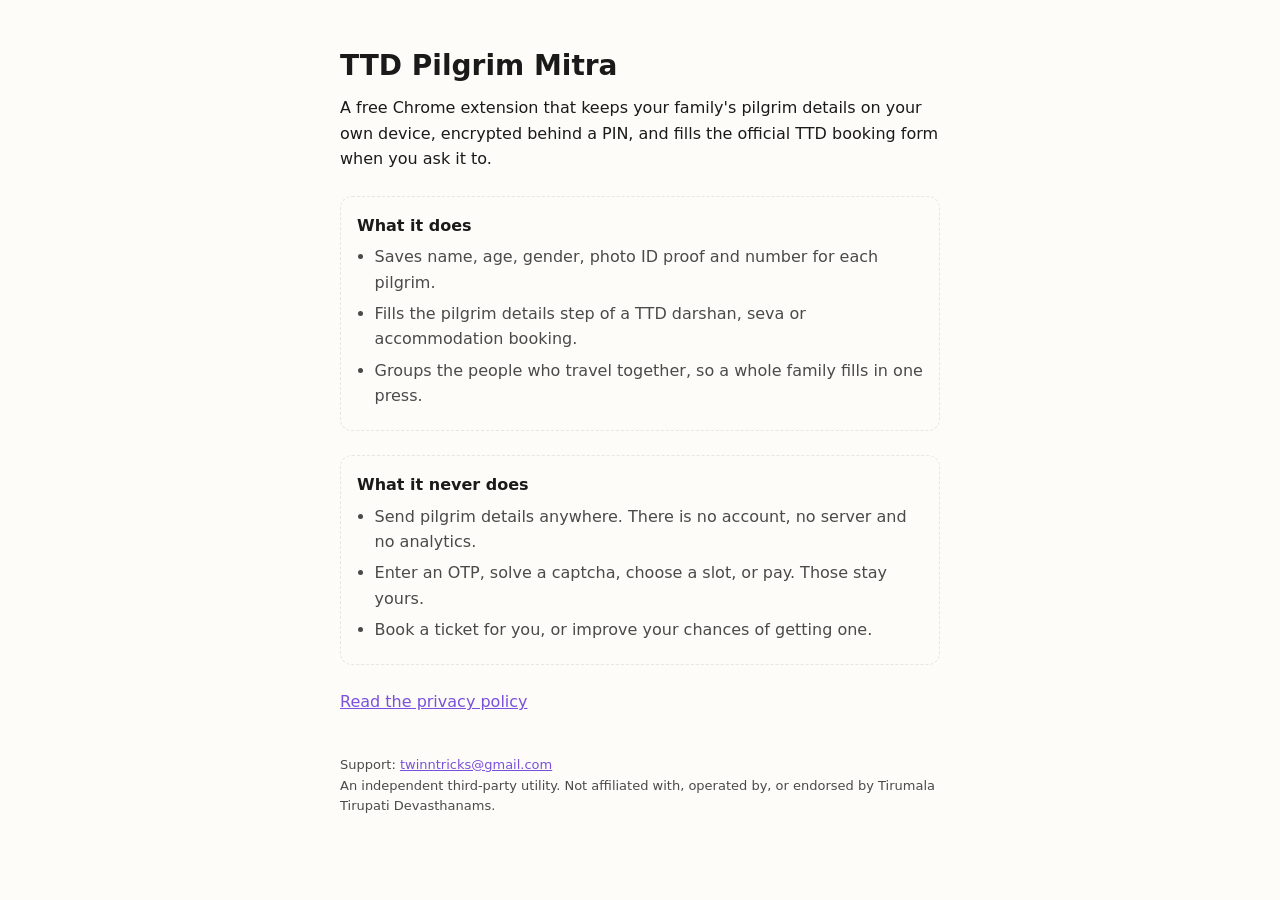
==== ttd-pilgrim-mitra/index.html @ e7f8449a "Publish TwinTricks pages, starting with TTD Pilgrim Mitra" ====
<!doctype html>
<html lang="en">
  <head>
    <meta charset="utf-8" />
    <meta name="viewport" content="width=device-width, initial-scale=1" />
    <title>TTD Pilgrim Mitra</title>
    <meta
      name="description"
      content="A free Chrome extension that saves pilgrim details on your own device, encrypted, and fills the official TTD booking form when you ask it to."
    />
    <link rel="stylesheet" href="style.css" />
  </head>
  <body>
    <main>
      <h1>TTD Pilgrim Mitra</h1>
      <p class="lede">
        A free Chrome extension that keeps your family's pilgrim details on your own device,
        encrypted behind a PIN, and fills the official TTD booking form when you ask it to.
      </p>

      <div class="card">
        <h2>What it does</h2>
        <ul>
          <li>Saves name, age, gender, photo ID proof and number for each pilgrim.</li>
          <li>Fills the pilgrim details step of a TTD darshan, seva or accommodation booking.</li>
          <li>Groups the people who travel together, so a whole family fills in one press.</li>
        </ul>
      </div>

      <div class="card">
        <h2>What it never does</h2>
        <ul>
          <li>Send pilgrim details anywhere. There is no account, no server and no analytics.</li>
          <li>Enter an OTP, solve a captcha, choose a slot, or pay. Those stay yours.</li>
          <li>Book a ticket for you, or improve your chances of getting one.</li>
        </ul>
      </div>

      <p><a href="privacy/">Read the privacy policy</a></p>

      <p class="footer">
        Support: <a href="mailto:twinntricks@gmail.com">twinntricks@gmail.com</a><br />
        An independent third-party utility. Not affiliated with, operated by, or endorsed by
        Tirumala Tirupati Devasthanams.
      </p>
    </main>
  </body>
</html>
---- ttd-pilgrim-mitra/style.css ----
:root {
  --background: #fdfcf8;
  --foreground: #1a1a1a;
  --muted: #4a4a4a;
  --primary: #7a50dc;
  --border: #e8e6e1;
}

@media (prefers-color-scheme: dark) {
  :root {
    --background: #141317;
    --foreground: #f5f4f2;
    --muted: #a8a5b0;
    --primary: #9a78e8;
    --border: #2c2a33;
  }
}

* {
  box-sizing: border-box;
}

body {
  margin: 0;
  background: var(--background);
  color: var(--foreground);
  font:
    16px/1.6 system-ui,
    -apple-system,
    "Segoe UI",
    sans-serif;
}

main {
  max-width: 40rem;
  margin: 0 auto;
  padding: 3rem 1.25rem 4rem;
}

h1 {
  font-size: 1.75rem;
  line-height: 1.25;
  margin: 0 0 0.75rem;
}

h2 {
  font-size: 1rem;
  margin: 2rem 0 0.35rem;
}

p {
  margin: 0 0 0.75rem;
  color: var(--muted);
}

a {
  color: var(--primary);
}

.crumb {
  margin-bottom: 1.5rem;
  font-size: 0.875rem;
}

.lede,
.summary {
  color: var(--foreground);
}

.summary {
  border: 1px dashed var(--border);
  border-radius: 12px;
  padding: 0.75rem 1rem;
}

.card {
  border: 1px dashed var(--border);
  border-radius: 12px;
  padding: 1rem;
  margin: 1.5rem 0;
}

.card h2 {
  margin-top: 0;
}

.card ul {
  margin: 0;
  padding-left: 1.1rem;
  color: var(--muted);
}

.card li {
  margin-bottom: 0.35rem;
}

.effective,
.footer {
  margin-top: 2.5rem;
  font-size: 0.8125rem;
}
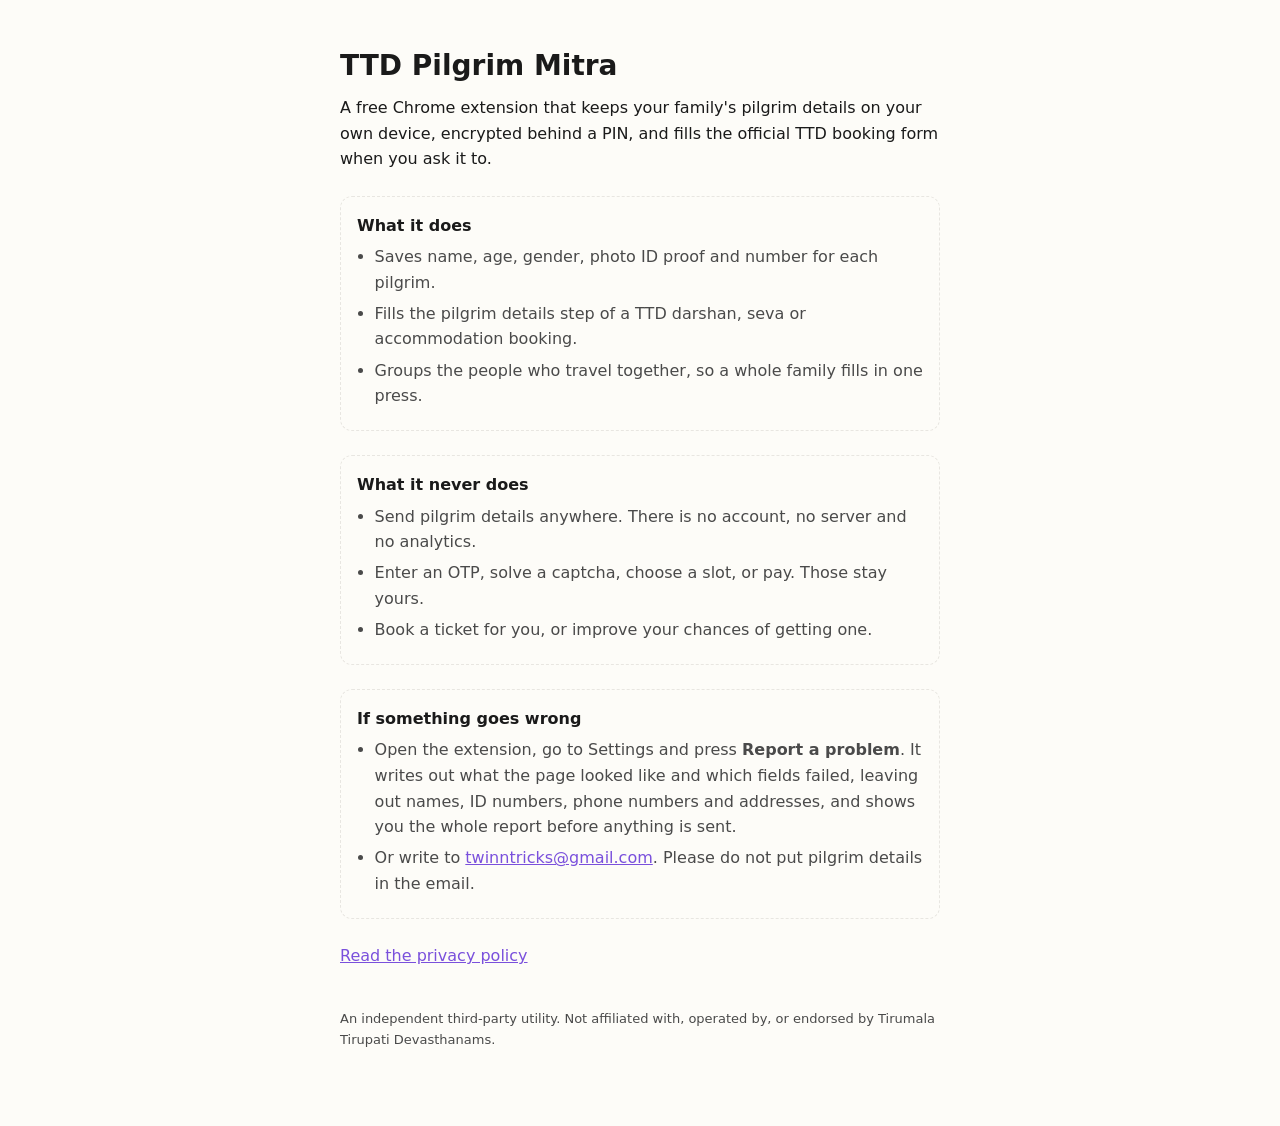
==== commit 1dcd9c47: "Publish ttd-pilgrim-mitra from 39ac1e0" ====
--- a/ttd-pilgrim-mitra/index.html
+++ b/ttd-pilgrim-mitra/index.html
@@ -36,10 +36,27 @@
         </ul>
       </div>
 
+      <!-- The store listing links here as the support page, so the anchor has to land on
+           something that answers "a field did not fill, now what". -->
+      <div class="card" id="support">
+        <h2>If something goes wrong</h2>
+        <ul>
+          <li>
+            Open the extension, go to Settings and press <strong>Report a problem</strong>. It
+            writes out what the page looked like and which fields failed, leaving out names, ID
+            numbers, phone numbers and addresses, and shows you the whole report before anything is
+            sent.
+          </li>
+          <li>
+            Or write to <a href="mailto:twinntricks@gmail.com">twinntricks@gmail.com</a>. Please do
+            not put pilgrim details in the email.
+          </li>
+        </ul>
+      </div>
+
       <p><a href="privacy/">Read the privacy policy</a></p>
 
       <p class="footer">
-        Support: <a href="mailto:twinntricks@gmail.com">twinntricks@gmail.com</a><br />
         An independent third-party utility. Not affiliated with, operated by, or endorsed by
         Tirumala Tirupati Devasthanams.
       </p>
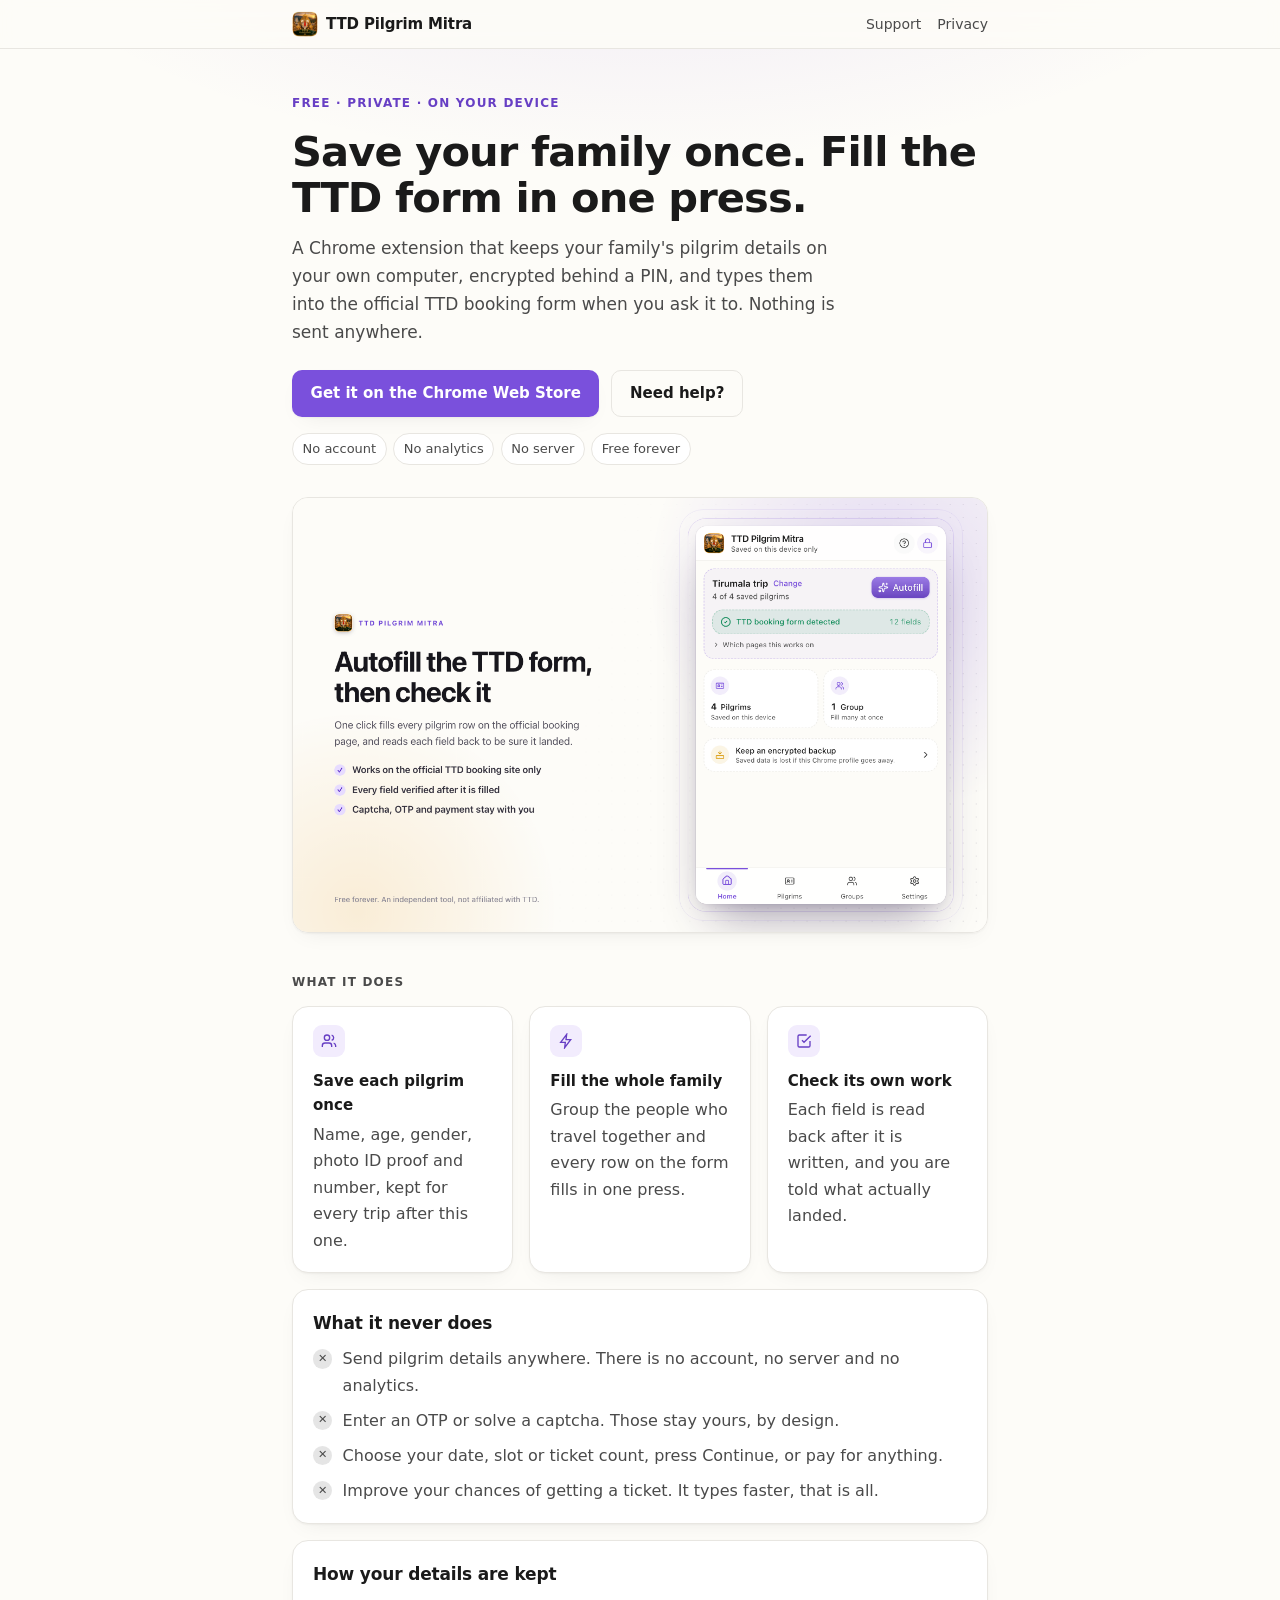
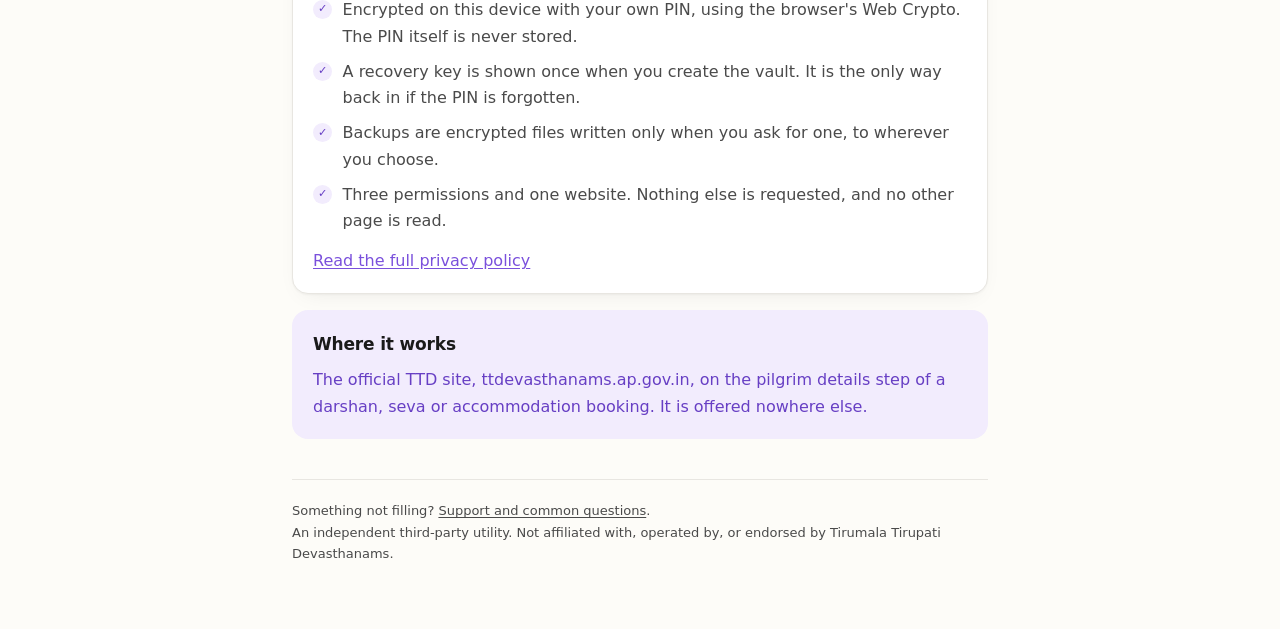
==== commit 9fc285e3: "Publish ttd-pilgrim-mitra from 9939c3f" ====
--- a/ttd-pilgrim-mitra/index.html
+++ b/ttd-pilgrim-mitra/index.html
@@ -8,55 +8,136 @@
       name="description"
       content="A free Chrome extension that saves pilgrim details on your own device, encrypted, and fills the official TTD booking form when you ask it to."
     />
+    <link rel="icon" href="icon-128.png" />
+    <link rel="canonical" href="https://twintricks.github.io/ttd-pilgrim-mitra/" />
     <link rel="stylesheet" href="style.css" />
   </head>
   <body>
+    <header class="topbar">
+      <div class="topbar-inner">
+        <a class="brand" href="./">
+          <img src="icon-128.png" alt="" width="26" height="26" />
+          TTD Pilgrim Mitra
+        </a>
+        <nav>
+          <a href="support/">Support</a>
+          <a href="privacy/">Privacy</a>
+        </nav>
+      </div>
+    </header>
+
     <main>
-      <h1>TTD Pilgrim Mitra</h1>
+      <p class="eyebrow">Free · Private · On your device</p>
+      <h1>Save your family once. Fill the TTD form in one press.</h1>
       <p class="lede">
-        A free Chrome extension that keeps your family's pilgrim details on your own device,
-        encrypted behind a PIN, and fills the official TTD booking form when you ask it to.
+        A Chrome extension that keeps your family's pilgrim details on your own computer, encrypted
+        behind a PIN, and types them into the official TTD booking form when you ask it to. Nothing
+        is sent anywhere.
       </p>
 
+      <div class="actions">
+        <a
+          class="button"
+          href="https://chromewebstore.google.com/detail/ttd-pilgrim-mitra/npoenlmbhinjpjogcmidbbfgbgojlmkg"
+        >
+          Get it on the Chrome Web Store
+        </a>
+        <a class="button ghost" href="support/">Need help?</a>
+      </div>
+
+      <ul class="chips">
+        <li>No account</li>
+        <li>No analytics</li>
+        <li>No server</li>
+        <li>Free forever</li>
+      </ul>
+
+      <img
+        class="shot"
+        src="screenshot-autofill.png"
+        alt="The extension open beside a TTD booking page, showing a saved group of four pilgrims and an Autofill button."
+        width="1280"
+        height="800"
+        loading="lazy"
+      />
+
+      <p class="section-title">What it does</p>
+      <div class="grid">
+        <div class="card">
+          <div class="icon" aria-hidden="true">
+            <svg viewBox="0 0 24 24" fill="none" stroke="currentColor" stroke-width="2">
+              <path d="M16 21v-2a4 4 0 0 0-4-4H6a4 4 0 0 0-4 4v2" />
+              <circle cx="9" cy="7" r="4" />
+              <path d="M22 21v-2a4 4 0 0 0-3-3.87M16 3.13a4 4 0 0 1 0 7.75" />
+            </svg>
+          </div>
+          <h3>Save each pilgrim once</h3>
+          <p>Name, age, gender, photo ID proof and number, kept for every trip after this one.</p>
+        </div>
+        <div class="card">
+          <div class="icon" aria-hidden="true">
+            <svg viewBox="0 0 24 24" fill="none" stroke="currentColor" stroke-width="2">
+              <path d="M13 2 4 14h7l-1 8 9-12h-7z" />
+            </svg>
+          </div>
+          <h3>Fill the whole family</h3>
+          <p>Group the people who travel together and every row on the form fills in one press.</p>
+        </div>
+        <div class="card">
+          <div class="icon" aria-hidden="true">
+            <svg viewBox="0 0 24 24" fill="none" stroke="currentColor" stroke-width="2">
+              <path d="M9 11l3 3L22 4" />
+              <path d="M21 12v7a2 2 0 0 1-2 2H5a2 2 0 0 1-2-2V5a2 2 0 0 1 2-2h11" />
+            </svg>
+          </div>
+          <h3>Check its own work</h3>
+          <p>Each field is read back after it is written, and you are told what actually landed.</p>
+        </div>
+      </div>
+
       <div class="card">
-        <h2>What it does</h2>
-        <ul>
-          <li>Saves name, age, gender, photo ID proof and number for each pilgrim.</li>
-          <li>Fills the pilgrim details step of a TTD darshan, seva or accommodation booking.</li>
-          <li>Groups the people who travel together, so a whole family fills in one press.</li>
+        <h2>What it never does</h2>
+        <ul class="marks no">
+          <li>Send pilgrim details anywhere. There is no account, no server and no analytics.</li>
+          <li>Enter an OTP or solve a captcha. Those stay yours, by design.</li>
+          <li>Choose your date, slot or ticket count, press Continue, or pay for anything.</li>
+          <li>Improve your chances of getting a ticket. It types faster, that is all.</li>
         </ul>
       </div>
 
       <div class="card">
-        <h2>What it never does</h2>
-        <ul>
-          <li>Send pilgrim details anywhere. There is no account, no server and no analytics.</li>
-          <li>Enter an OTP, solve a captcha, choose a slot, or pay. Those stay yours.</li>
-          <li>Book a ticket for you, or improve your chances of getting one.</li>
+        <h2>How your details are kept</h2>
+        <ul class="marks yes">
+          <li>
+            Encrypted on this device with your own PIN, using the browser's Web Crypto. The PIN
+            itself is never stored.
+          </li>
+          <li>
+            A recovery key is shown once when you create the vault. It is the only way back in if
+            the PIN is forgotten.
+          </li>
+          <li>
+            Backups are encrypted files written only when you ask for one, to wherever you choose.
+          </li>
+          <li>
+            Three permissions and one website. Nothing else is requested, and no other page is read.
+          </li>
         </ul>
+        <p style="margin-top: 0.85rem">
+          <a href="privacy/">Read the full privacy policy</a>
+        </p>
       </div>
 
-      <!-- The store listing links here as the support page, so the anchor has to land on
-           something that answers "a field did not fill, now what". -->
-      <div class="card" id="support">
-        <h2>If something goes wrong</h2>
-        <ul>
-          <li>
-            Open the extension, go to Settings and press <strong>Report a problem</strong>. It
-            writes out what the page looked like and which fields failed, leaving out names, ID
-            numbers, phone numbers and addresses, and shows you the whole report before anything is
-            sent.
-          </li>
-          <li>
-            Or write to <a href="mailto:twinntricks@gmail.com">twinntricks@gmail.com</a>. Please do
-            not put pilgrim details in the email.
-          </li>
-        </ul>
+      <div class="card accent">
+        <h2>Where it works</h2>
+        <p>
+          The official TTD site, ttdevasthanams.ap.gov.in, on the pilgrim details step of a darshan,
+          seva or accommodation booking. It is offered nowhere else.
+        </p>
       </div>
 
-      <p><a href="privacy/">Read the privacy policy</a></p>
-
       <p class="footer">
+        Something not filling? <a href="support/">Support and common questions</a>.<br />
         An independent third-party utility. Not affiliated with, operated by, or endorsed by
         Tirumala Tirupati Devasthanams.
       </p>
--- a/ttd-pilgrim-mitra/style.css
+++ b/ttd-pilgrim-mitra/style.css
@@ -1,18 +1,41 @@
+/*
+ * The published pages, wearing the same clothes as the extension.
+ *
+ * Every colour and radius below is copied from src/styles/globals.css rather than eyeballed, so
+ * someone who arrives here from the store recognises the popup when they open it. If a token
+ * changes there, change it here too: these two files are the only places the palette lives.
+ */
+
 :root {
   --background: #fdfcf8;
   --foreground: #1a1a1a;
-  --muted: #4a4a4a;
+  --card: #ffffff;
+  --muted-foreground: #4a4a4a;
   --primary: #7a50dc;
+  --primary-foreground: #ffffff;
+  --accent: #f2ecfd;
+  --accent-foreground: #673fc4;
   --border: #e8e6e1;
+  --success: #2f8f6f;
+  --radius: 1rem;
+  --shadow: 0 1px 2px rgb(26 26 26 / 4%), 0 8px 24px -12px rgb(26 26 26 / 10%);
+  --glow: radial-gradient(60rem 26rem at 50% -8rem, rgb(122 80 220 / 12%), transparent 70%);
 }
 
 @media (prefers-color-scheme: dark) {
   :root {
     --background: #141317;
     --foreground: #f5f4f2;
-    --muted: #a8a5b0;
+    --card: #1c1b21;
+    --muted-foreground: #a8a5b0;
     --primary: #9a78e8;
+    --primary-foreground: #17111f;
+    --accent: #282533;
+    --accent-foreground: #d9cdf7;
     --border: #2c2a33;
+    --success: #5cc9a3;
+    --shadow: 0 1px 2px rgb(0 0 0 / 30%), 0 8px 24px -12px rgb(0 0 0 / 60%);
+    --glow: radial-gradient(60rem 26rem at 50% -8rem, rgb(154 120 232 / 16%), transparent 70%);
   }
 }
 
@@ -20,82 +43,431 @@
   box-sizing: border-box;
 }
 
+html {
+  scroll-behavior: smooth;
+  /* The support page is linked from the store as an anchor, so the heading must not land under
+     the sticky bar. */
+  scroll-padding-top: 5rem;
+}
+
 body {
   margin: 0;
-  background: var(--background);
+  background: var(--background) var(--glow) no-repeat;
   color: var(--foreground);
   font:
-    16px/1.6 system-ui,
+    16px/1.65 system-ui,
     -apple-system,
     "Segoe UI",
     sans-serif;
+  -webkit-font-smoothing: antialiased;
 }
 
 main {
-  max-width: 40rem;
+  max-width: 46rem;
   margin: 0 auto;
-  padding: 3rem 1.25rem 4rem;
+  padding: 2.5rem 1.25rem 4rem;
+}
+
+a {
+  color: var(--primary);
+  text-underline-offset: 2px;
 }
 
 h1 {
-  font-size: 1.75rem;
-  line-height: 1.25;
   margin: 0 0 0.75rem;
+  font-size: clamp(1.9rem, 5.5vw, 2.6rem);
+  font-weight: 800;
+  line-height: 1.12;
+  letter-spacing: -0.022em;
 }
 
 h2 {
-  font-size: 1rem;
-  margin: 2rem 0 0.35rem;
+  margin: 0 0 0.6rem;
+  font-size: 1.0625rem;
+  font-weight: 700;
+  letter-spacing: -0.01em;
+}
+
+h3 {
+  margin: 0 0 0.25rem;
+  font-size: 0.9375rem;
+  font-weight: 650;
 }
 
 p {
   margin: 0 0 0.75rem;
-  color: var(--muted);
-}
-
-a {
-  color: var(--primary);
+  color: var(--muted-foreground);
+}
+
+p:last-child {
+  margin-bottom: 0;
+}
+
+strong {
+  color: var(--foreground);
+  font-weight: 650;
+}
+
+/* The bar at the top, which is the popup header with the window furniture taken off. */
+
+.topbar {
+  position: sticky;
+  top: 0;
+  z-index: 10;
+  background: color-mix(in srgb, var(--background) 88%, transparent);
+  backdrop-filter: blur(10px);
+  border-bottom: 1px solid var(--border);
+}
+
+.topbar-inner {
+  max-width: 46rem;
+  margin: 0 auto;
+  padding: 0.7rem 1.25rem;
+  display: flex;
+  align-items: center;
+  gap: 0.625rem;
+}
+
+.brand {
+  display: flex;
+  align-items: center;
+  gap: 0.5rem;
+  color: var(--foreground);
+  font-weight: 700;
+  font-size: 0.9375rem;
+  letter-spacing: -0.01em;
+  text-decoration: none;
+}
+
+.brand img {
+  width: 26px;
+  height: 26px;
+  border-radius: 7px;
+}
+
+.topbar nav {
+  margin-left: auto;
+  display: flex;
+  gap: 1rem;
+  font-size: 0.875rem;
+}
+
+.topbar nav a {
+  color: var(--muted-foreground);
+  text-decoration: none;
+}
+
+.topbar nav a:hover,
+.topbar nav a[aria-current="page"] {
+  color: var(--foreground);
+}
+
+/* Hero */
+
+.eyebrow {
+  display: inline-flex;
+  align-items: center;
+  gap: 0.45rem;
+  margin: 0 0 0.9rem;
+  color: var(--accent-foreground);
+  font-size: 0.75rem;
+  font-weight: 700;
+  letter-spacing: 0.1em;
+  text-transform: uppercase;
+}
+
+.lede {
+  max-width: 34rem;
+  font-size: 1.0625rem;
+  color: var(--muted-foreground);
+}
+
+.actions {
+  display: flex;
+  flex-wrap: wrap;
+  align-items: center;
+  gap: 0.75rem;
+  margin: 1.5rem 0 1rem;
+}
+
+.button {
+  display: inline-flex;
+  align-items: center;
+  gap: 0.5rem;
+  padding: 0.65rem 1.1rem;
+  border: 1px solid transparent;
+  border-radius: calc(var(--radius) - 6px);
+  background: var(--primary);
+  color: var(--primary-foreground);
+  font-size: 0.9375rem;
+  font-weight: 650;
+  text-decoration: none;
+  box-shadow: var(--shadow);
+}
+
+.button:hover {
+  filter: brightness(1.06);
+}
+
+.button.ghost {
+  background: transparent;
+  border-color: var(--border);
+  color: var(--foreground);
+  box-shadow: none;
+}
+
+.button.ghost:hover {
+  background: var(--accent);
+  border-color: var(--accent);
+  color: var(--accent-foreground);
+  filter: none;
+}
+
+.chips {
+  display: flex;
+  flex-wrap: wrap;
+  gap: 0.4rem;
+  margin: 0 0 2rem;
+  padding: 0;
+  list-style: none;
+}
+
+.chips li {
+  padding: 0.25rem 0.6rem;
+  border: 1px solid var(--border);
+  border-radius: 999px;
+  background: var(--card);
+  color: var(--muted-foreground);
+  font-size: 0.8125rem;
+}
+
+.shot {
+  display: block;
+  width: 100%;
+  height: auto;
+  margin: 0 0 2.5rem;
+  border: 1px solid var(--border);
+  border-radius: var(--radius);
+  box-shadow: var(--shadow);
+}
+
+/* Cards, the same white panels the popup is built from. */
+
+.card {
+  margin: 0 0 1rem;
+  padding: 1.15rem 1.25rem;
+  border: 1px solid var(--border);
+  border-radius: var(--radius);
+  background: var(--card);
+  box-shadow: var(--shadow);
+}
+
+.card.accent {
+  background: var(--accent);
+  border-color: transparent;
+  box-shadow: none;
+}
+
+.card.accent p {
+  color: var(--accent-foreground);
+}
+
+.grid {
+  display: grid;
+  gap: 1rem;
+  margin-bottom: 1rem;
+  grid-template-columns: repeat(auto-fit, minmax(13rem, 1fr));
+}
+
+.grid .card {
+  margin: 0;
+}
+
+.icon {
+  display: grid;
+  place-items: center;
+  width: 2rem;
+  height: 2rem;
+  margin-bottom: 0.7rem;
+  border-radius: 9px;
+  background: var(--accent);
+  color: var(--accent-foreground);
+}
+
+.icon svg {
+  width: 1rem;
+  height: 1rem;
+}
+
+.section-title {
+  margin: 2.25rem 0 0.85rem;
+  font-size: 0.75rem;
+  font-weight: 700;
+  letter-spacing: 0.1em;
+  text-transform: uppercase;
+  color: var(--muted-foreground);
+}
+
+/* Lists that carry a verdict: a tick for what it does, a cross for what it refuses to do. */
+
+.marks {
+  margin: 0;
+  padding: 0;
+  list-style: none;
+}
+
+.marks li {
+  position: relative;
+  padding: 0 0 0 1.85rem;
+  margin-bottom: 0.55rem;
+  color: var(--muted-foreground);
+}
+
+.marks li:last-child {
+  margin-bottom: 0;
+}
+
+.marks li::before {
+  position: absolute;
+  left: 0;
+  top: 0.18rem;
+  display: grid;
+  place-items: center;
+  width: 1.2rem;
+  height: 1.2rem;
+  border-radius: 999px;
+  font-size: 0.7rem;
+  font-weight: 700;
+}
+
+.marks.yes li::before {
+  content: "✓";
+  background: var(--accent);
+  color: var(--accent-foreground);
+}
+
+.marks.no li::before {
+  content: "✕";
+  background: color-mix(in srgb, var(--muted-foreground) 14%, transparent);
+  color: var(--muted-foreground);
+}
+
+/* Numbered steps, for the support page. */
+
+.steps {
+  counter-reset: step;
+  margin: 0;
+  padding: 0;
+  list-style: none;
+}
+
+.steps li {
+  position: relative;
+  counter-increment: step;
+  padding: 0 0 0 2.1rem;
+  margin-bottom: 0.9rem;
+  color: var(--muted-foreground);
+}
+
+.steps li:last-child {
+  margin-bottom: 0;
+}
+
+.steps li::before {
+  content: counter(step);
+  position: absolute;
+  left: 0;
+  top: 0.1rem;
+  display: grid;
+  place-items: center;
+  width: 1.45rem;
+  height: 1.45rem;
+  border-radius: 999px;
+  background: var(--primary);
+  color: var(--primary-foreground);
+  font-size: 0.75rem;
+  font-weight: 700;
+}
+
+/* Questions that open, so the page stays short until someone needs it. */
+
+.qa {
+  border: 1px solid var(--border);
+  border-radius: var(--radius);
+  background: var(--card);
+  box-shadow: var(--shadow);
+  overflow: hidden;
+}
+
+.qa details + details {
+  border-top: 1px solid var(--border);
+}
+
+.qa summary {
+  padding: 0.85rem 1.25rem;
+  font-size: 0.9375rem;
+  font-weight: 650;
+  cursor: pointer;
+  list-style: none;
+}
+
+.qa summary::-webkit-details-marker {
+  display: none;
+}
+
+.qa summary::after {
+  content: "+";
+  float: right;
+  color: var(--muted-foreground);
+  font-weight: 400;
+}
+
+.qa details[open] summary::after {
+  content: "−";
+}
+
+.qa summary:hover {
+  color: var(--accent-foreground);
+}
+
+.qa .answer {
+  padding: 0 1.25rem 1rem;
+}
+
+.qa .answer p {
+  font-size: 0.9375rem;
+}
+
+/* Policy pages: one card, hairlines between the sections. */
+
+.policy section + section {
+  margin-top: 1rem;
+  padding-top: 1rem;
+  border-top: 1px solid var(--border);
 }
 
 .crumb {
+  margin-bottom: 1.25rem;
+  font-size: 0.875rem;
+}
+
+.summary {
   margin-bottom: 1.5rem;
-  font-size: 0.875rem;
-}
-
-.lede,
-.summary {
-  color: var(--foreground);
-}
-
-.summary {
-  border: 1px dashed var(--border);
-  border-radius: 12px;
-  padding: 0.75rem 1rem;
-}
-
-.card {
-  border: 1px dashed var(--border);
-  border-radius: 12px;
-  padding: 1rem;
-  margin: 1.5rem 0;
-}
-
-.card h2 {
-  margin-top: 0;
-}
-
-.card ul {
-  margin: 0;
-  padding-left: 1.1rem;
-  color: var(--muted);
-}
-
-.card li {
-  margin-bottom: 0.35rem;
+  padding: 0.85rem 1.1rem;
+  border-radius: calc(var(--radius) - 4px);
+  background: var(--accent);
+  color: var(--accent-foreground);
 }
 
 .effective,
 .footer {
   margin-top: 2.5rem;
+  padding-top: 1.25rem;
+  border-top: 1px solid var(--border);
   font-size: 0.8125rem;
-}
+  color: var(--muted-foreground);
+}
+
+.footer a {
+  color: var(--muted-foreground);
+}
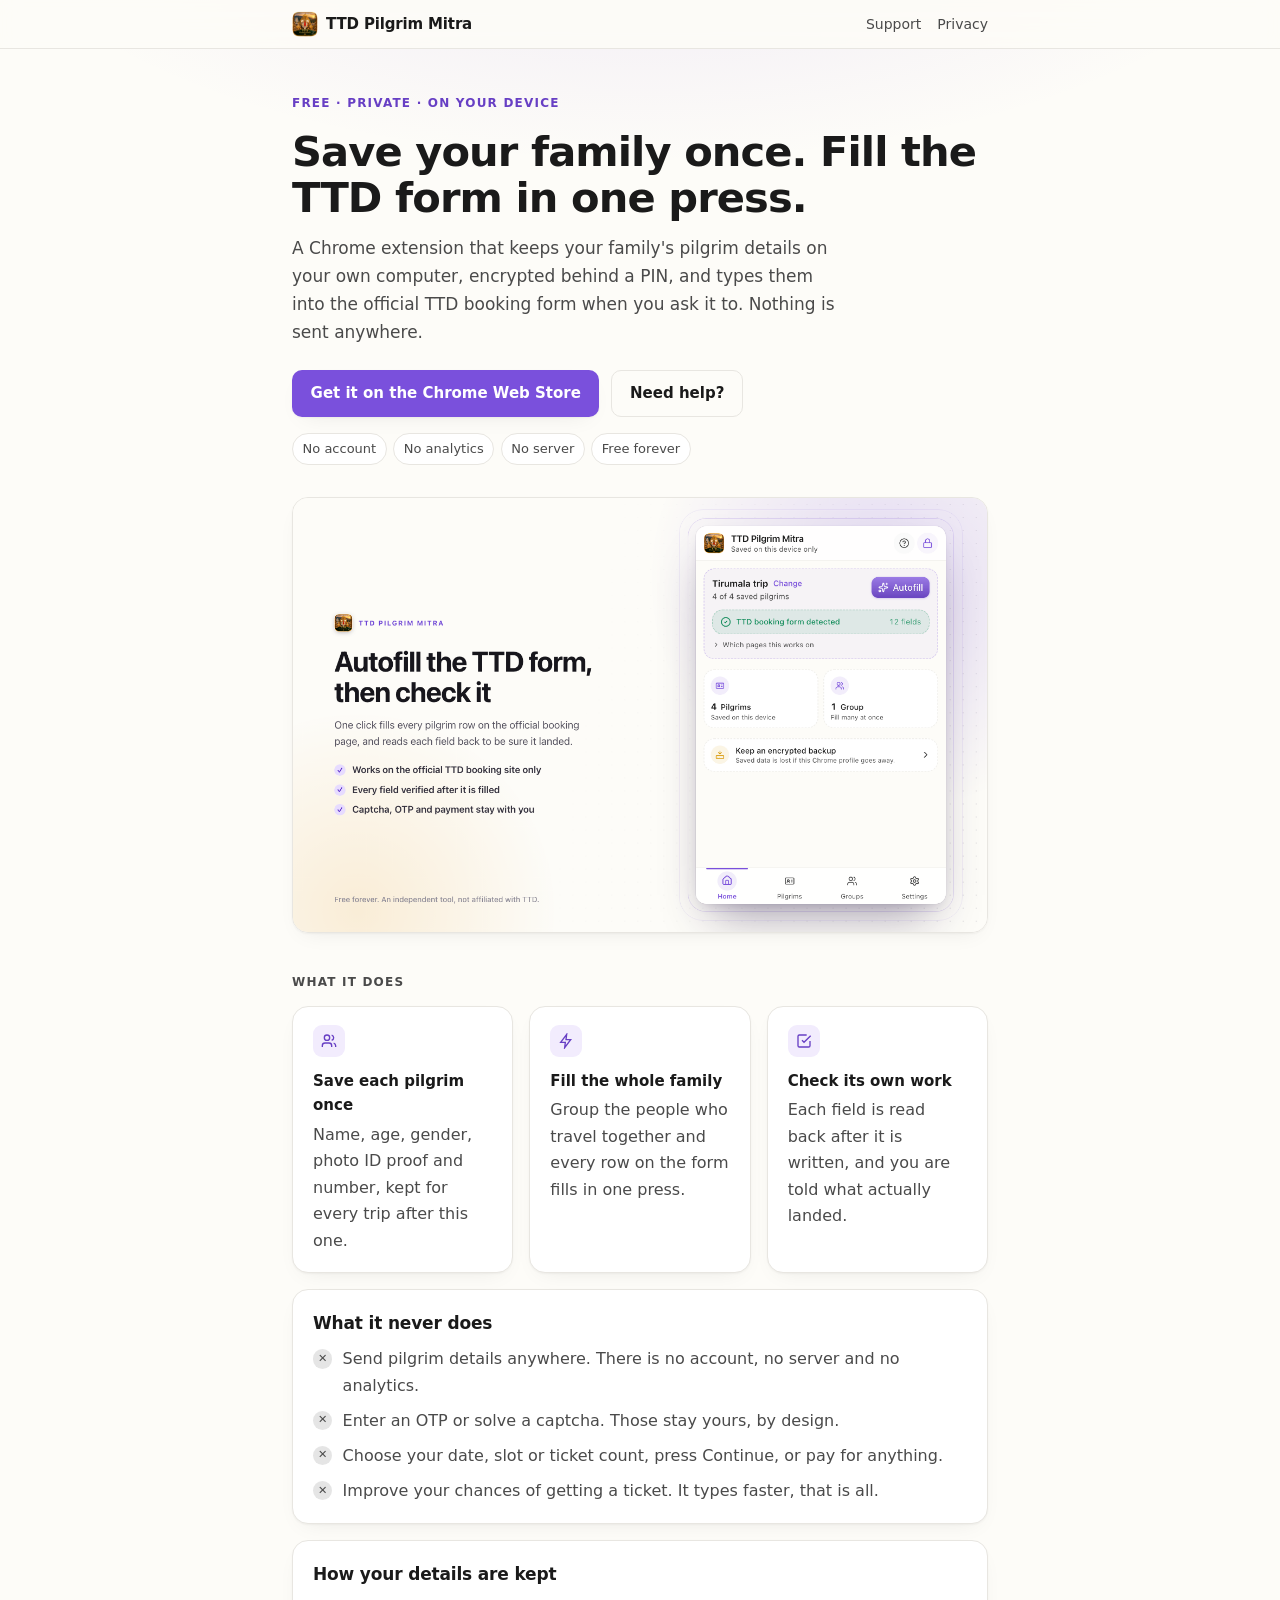
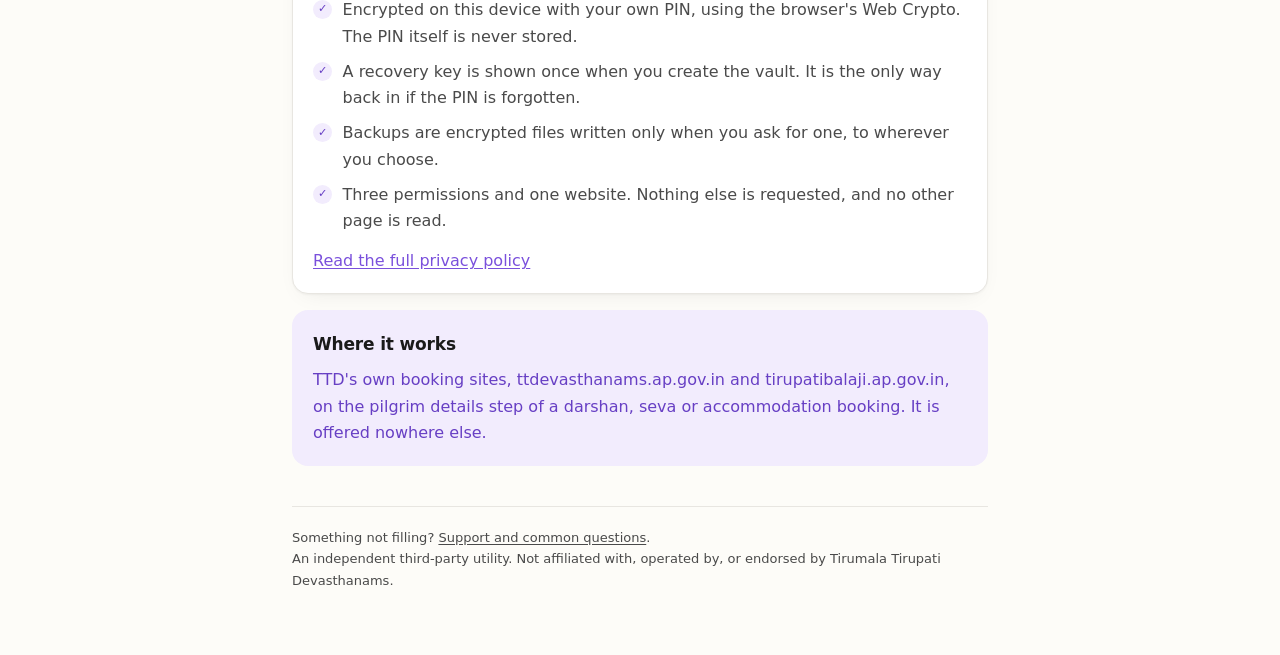
==== commit f54805e4: "Publish ttd-pilgrim-mitra from dfdd167" ====
--- a/ttd-pilgrim-mitra/index.html
+++ b/ttd-pilgrim-mitra/index.html
@@ -38,7 +38,7 @@
       <div class="actions">
         <a
           class="button"
-          href="https://chromewebstore.google.com/detail/ttd-pilgrim-mitra/npoenlmbhinjpjogcmidbbfgbgojlmkg"
+          href="https://chromewebstore.google.com/detail/ttd-pilgrim-mitra/odinokaplbellnkmjhljllkefmdaaofk"
         >
           Get it on the Chrome Web Store
         </a>
@@ -131,8 +131,9 @@
       <div class="card accent">
         <h2>Where it works</h2>
         <p>
-          The official TTD site, ttdevasthanams.ap.gov.in, on the pilgrim details step of a darshan,
-          seva or accommodation booking. It is offered nowhere else.
+          TTD's own booking sites, ttdevasthanams.ap.gov.in and tirupatibalaji.ap.gov.in, on the
+          pilgrim details step of a darshan, seva or accommodation booking. It is offered nowhere
+          else.
         </p>
       </div>
 
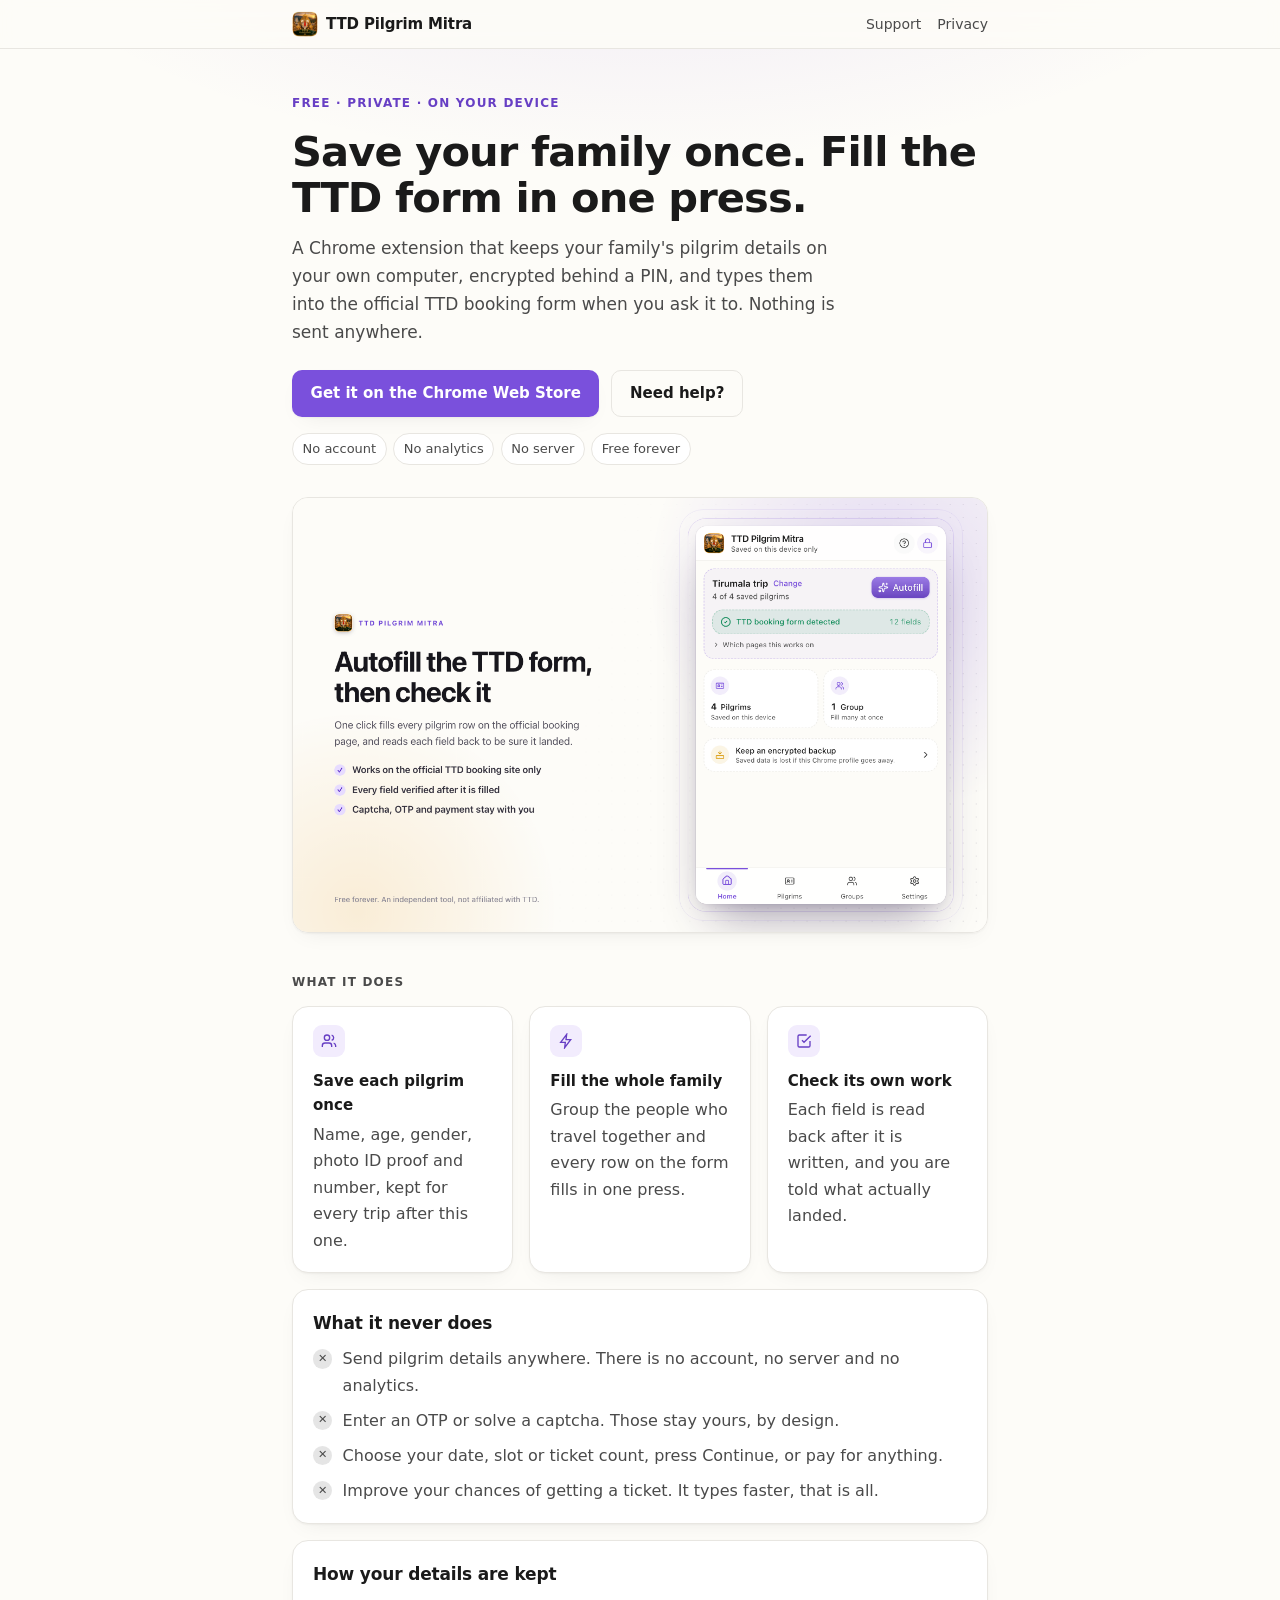
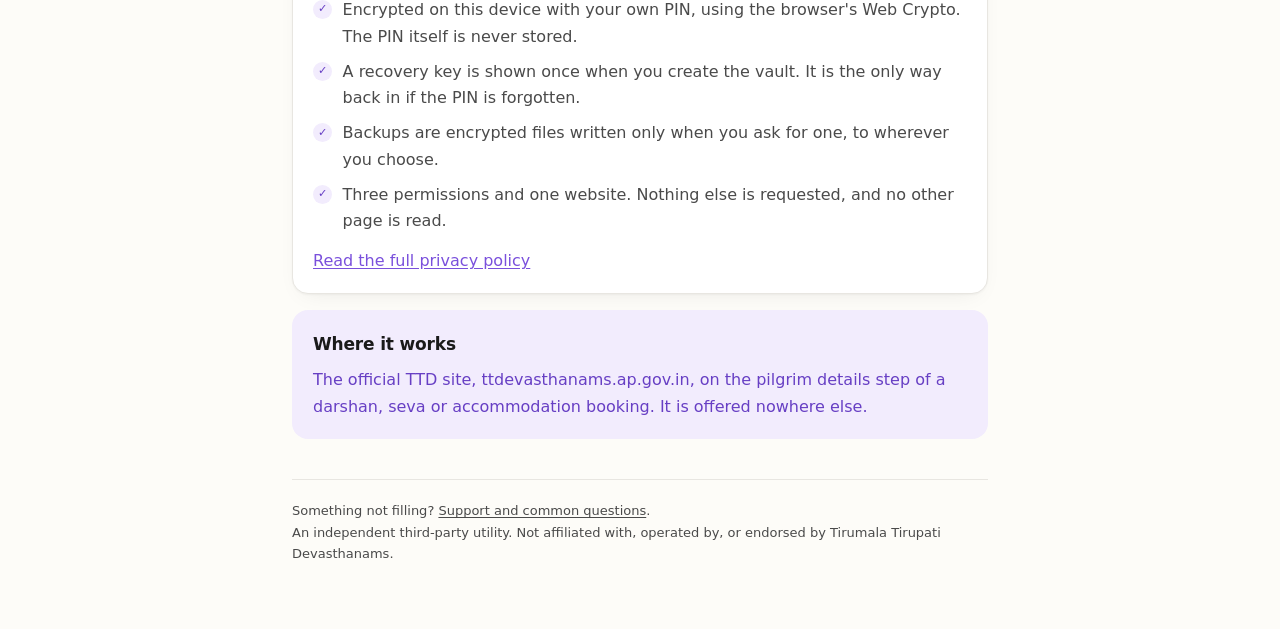
==== commit 894d8d41: "Publish ttd-pilgrim-mitra from 80b06b8" ====
--- a/ttd-pilgrim-mitra/index.html
+++ b/ttd-pilgrim-mitra/index.html
@@ -131,9 +131,8 @@
       <div class="card accent">
         <h2>Where it works</h2>
         <p>
-          TTD's own booking sites, ttdevasthanams.ap.gov.in and tirupatibalaji.ap.gov.in, on the
-          pilgrim details step of a darshan, seva or accommodation booking. It is offered nowhere
-          else.
+          The official TTD site, ttdevasthanams.ap.gov.in, on the pilgrim details step of a darshan,
+          seva or accommodation booking. It is offered nowhere else.
         </p>
       </div>
 
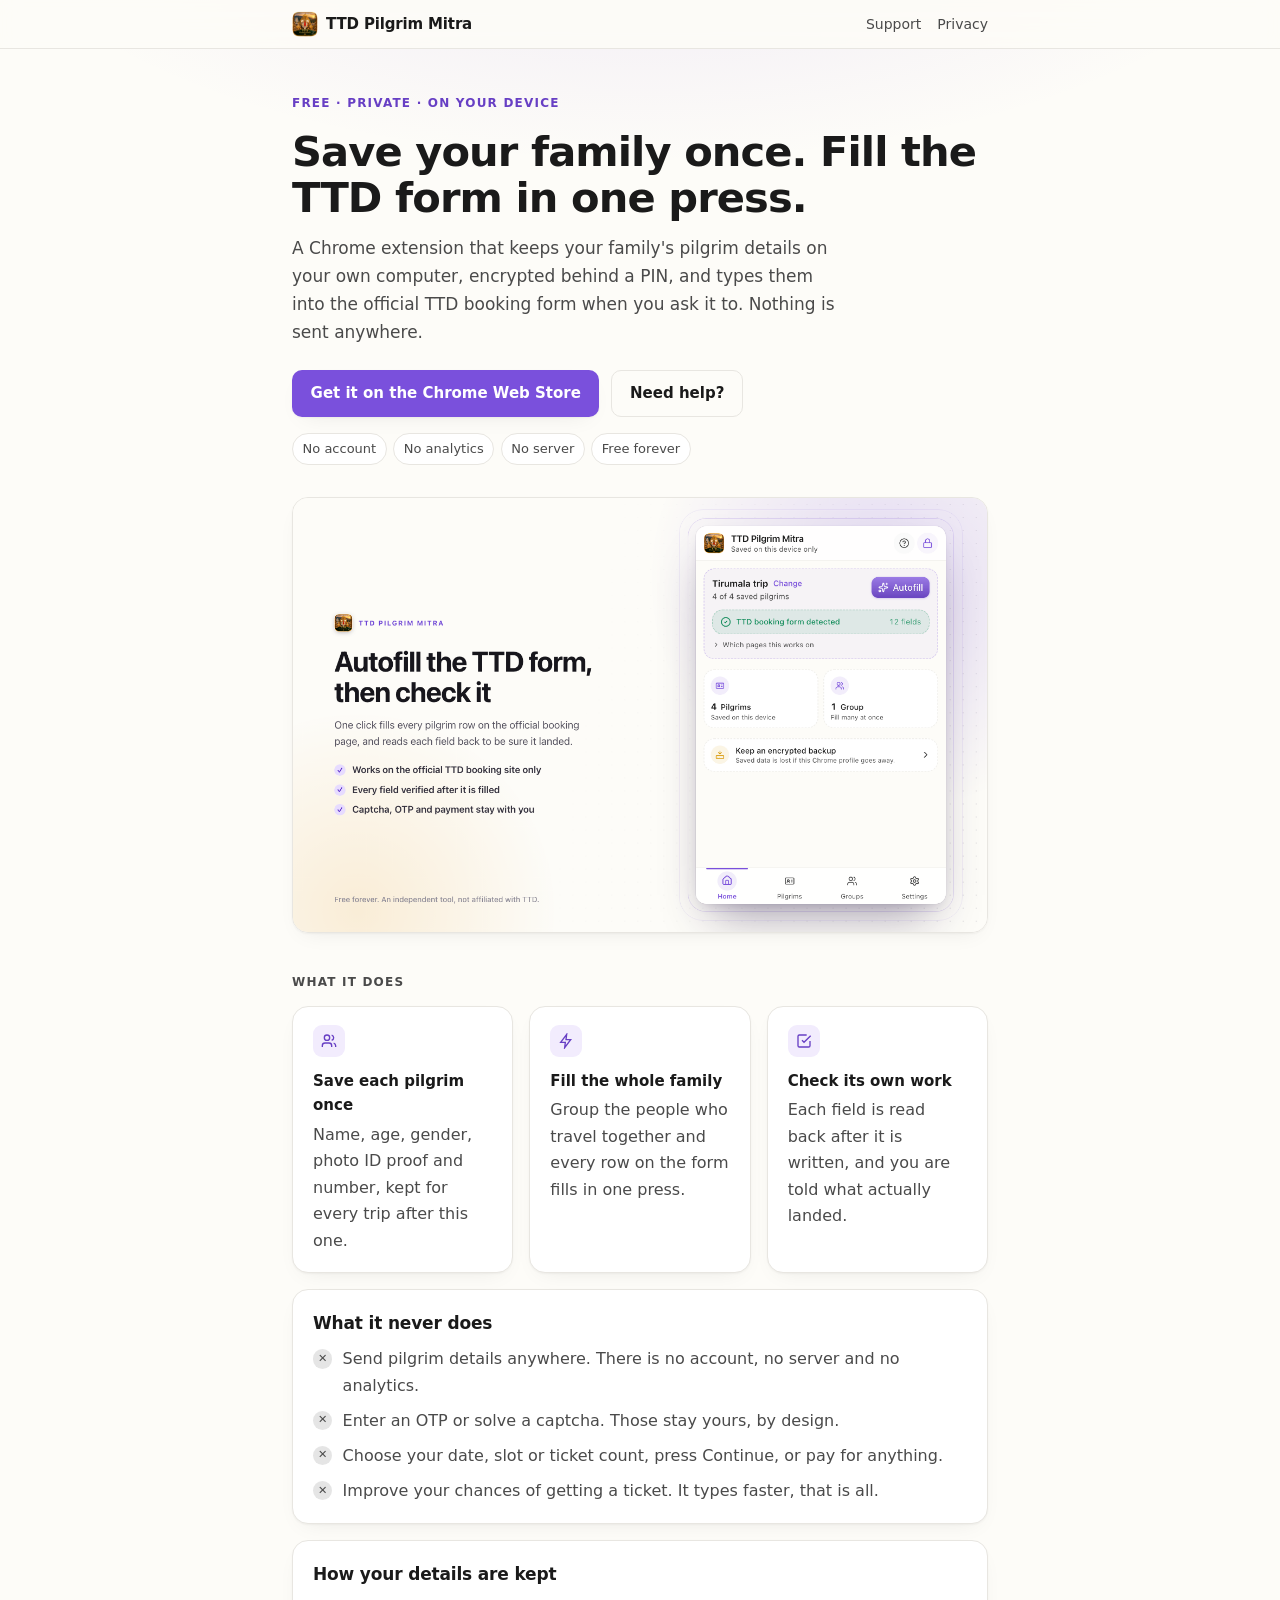
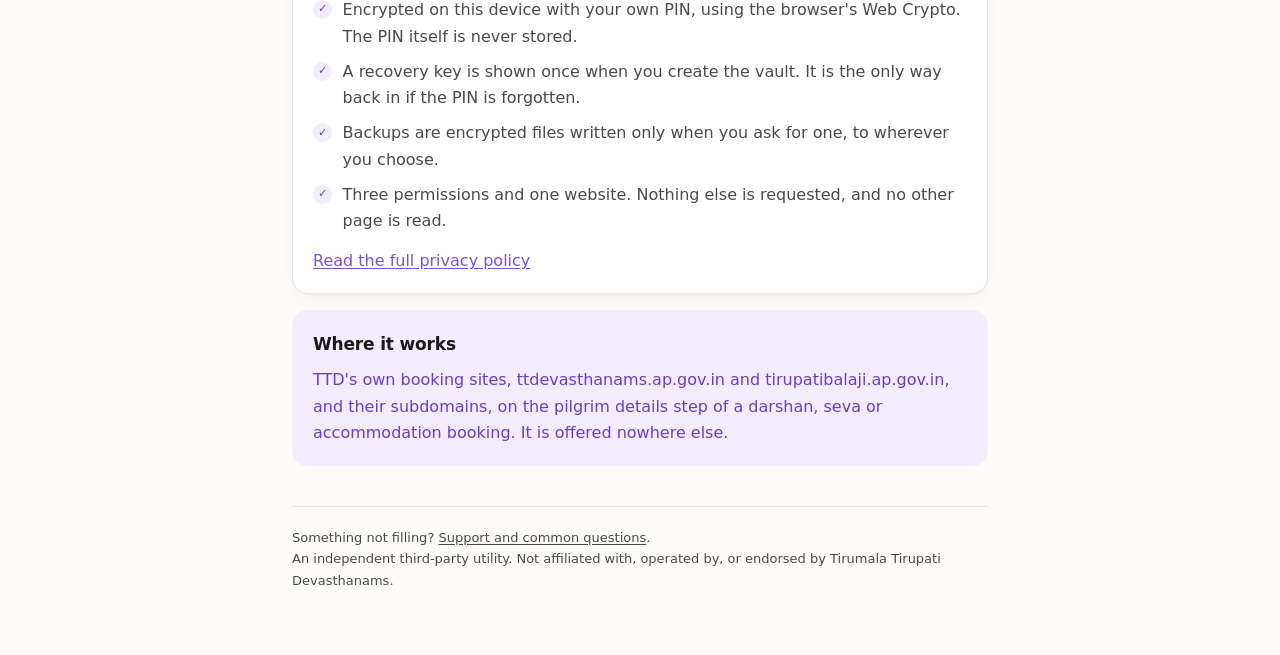
==== commit b041ba66: "Publish ttd-pilgrim-mitra from 52a40e9" ====
--- a/ttd-pilgrim-mitra/index.html
+++ b/ttd-pilgrim-mitra/index.html
@@ -131,8 +131,9 @@
       <div class="card accent">
         <h2>Where it works</h2>
         <p>
-          The official TTD site, ttdevasthanams.ap.gov.in, on the pilgrim details step of a darshan,
-          seva or accommodation booking. It is offered nowhere else.
+          TTD's own booking sites, ttdevasthanams.ap.gov.in and tirupatibalaji.ap.gov.in, and their
+          subdomains, on the pilgrim details step of a darshan, seva or accommodation booking. It is
+          offered nowhere else.
         </p>
       </div>
 
